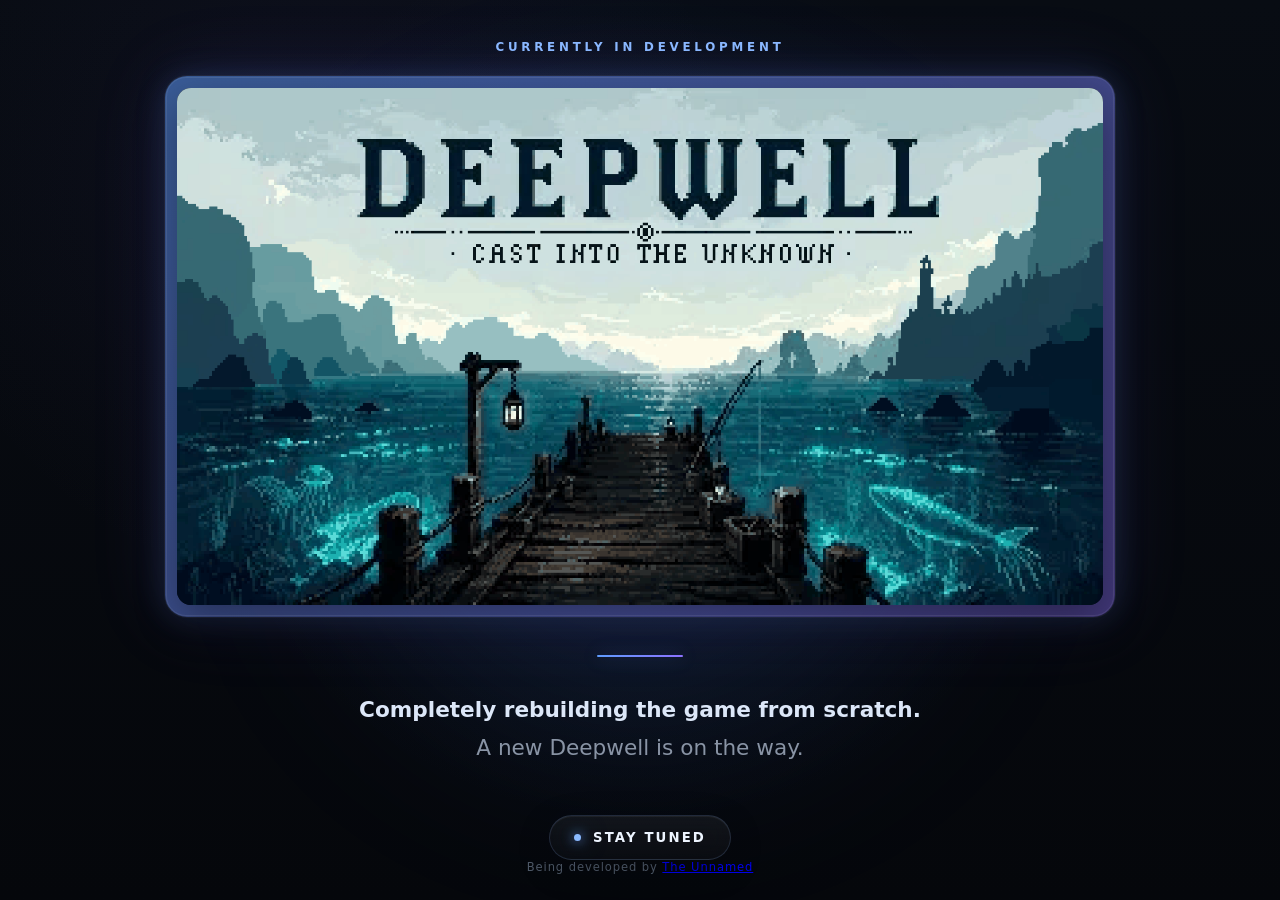
==== index.html @ 18d04567 "Update index.html" ====
<!DOCTYPE html>
<html lang="en">
<head>
  <meta charset="UTF-8" />
  <meta name="viewport" content="width=device-width, initial-scale=1.0" />
  <meta name="theme-color" content="#05070b" />

  <title>Deepwell — Stay Tuned</title>

  <style>
    :root {
      --background: #05070b;
      --background-soft: #080c13;

      --text: #f4f7fb;
      --muted: #8994a5;

      --blue: #5f9cff;
      --blue-bright: #8bbaff;
      --purple: #8c72ff;
    }

    * {
      box-sizing: border-box;
      margin: 0;
      padding: 0;
      user-select: none;
    }

    html,
    body {
      width: 100%;
      min-height: 100%;
    }

    body {
      min-height: 100vh;
      display: grid;
      place-items: center;
      overflow: hidden;

      font-family:
        Inter,
        ui-sans-serif,
        system-ui,
        -apple-system,
        BlinkMacSystemFont,
        "Segoe UI",
        sans-serif;

      color: var(--text);

      background:
        radial-gradient(
          circle at 50% 42%,
          rgba(65, 118, 210, 0.11),
          transparent 28rem
        ),
        radial-gradient(
          circle at 25% 20%,
          rgba(101, 77, 190, 0.07),
          transparent 26rem
        ),
        linear-gradient(
          180deg,
          var(--background-soft),
          var(--background)
        );
    }

    body::before {
      content: "";
      position: fixed;
      inset: 0;
      pointer-events: none;
      opacity: 0.35;

      background-image:
        linear-gradient(
          rgba(255, 255, 255, 0.018) 1px,
          transparent 1px
        ),
        linear-gradient(
          90deg,
          rgba(255, 255, 255, 0.018) 1px,
          transparent 1px
        );

      background-size: 48px 48px;

      mask-image:
        radial-gradient(
          circle at center,
          black,
          transparent 75%
        );
    }

    .ambient {
      position: fixed;
      width: 34rem;
      height: 34rem;
      border-radius: 50%;
      filter: blur(110px);
      background: rgba(79, 133, 255, 0.12);
      animation: ambient 8s ease-in-out infinite;
    }

    main {
      position: relative;
      z-index: 1;
      width: min(950px, calc(100% - 40px));
      text-align: center;
    }

    .eyebrow {
      margin-bottom: 22px;
      font-size: 0.74rem;
      font-weight: 650;
      letter-spacing: 0.32em;
      text-transform: uppercase;
      color: var(--blue-bright);
      opacity: 0;
      transform: translateY(14px);
      animation: reveal 0.8s ease forwards 0.1s;
    }

    .hero-logo-wrap {
      position: relative;
      display: inline-block;
      padding: 12px;
      border-radius: 22px;

      background:
        linear-gradient(
          135deg,
          rgba(95, 156, 255, 0.55),
          rgba(140, 114, 255, 0.45)
        );

      box-shadow:
        0 0 0 1px rgba(255, 255, 255, 0.05),
        0 0 30px rgba(95, 156, 255, 0.18),
        0 0 80px rgba(140, 114, 255, 0.12);

      opacity: 0;
      transform: translateY(14px);
      animation:
        reveal 1s cubic-bezier(.2,.8,.2,1) forwards 0.2s,
        breatheFrame 5s ease-in-out infinite 1.3s;
    }

    .hero-logo-wrap::before {
      content: "";
      position: absolute;
      inset: 1px;
      border-radius: 20px;
      pointer-events: none;
      border: 1px solid rgba(255, 255, 255, 0.08);
    }

    .hero-logo {
      display: block;
      width: min(1080px, 100%);
      height: auto;
      border-radius: 14px;
      background: #0a0f16;
      box-shadow:
        inset 0 1px 0 rgba(255, 255, 255, 0.06),
        0 14px 40px rgba(0, 0, 0, 0.35);
    }

    .divider {
      width: 86px;
      height: 2px;
      margin: 34px auto;
      border-radius: 999px;

      background:
        linear-gradient(
          90deg,
          var(--blue),
          var(--purple)
        );

      box-shadow:
        0 0 18px rgba(93, 149, 255, 0.4);

      transform: scaleX(0);
      animation: grow 0.8s ease forwards 0.7s;
    }

    .message {
      font-size: clamp(1.05rem, 2vw, 1.35rem);
      line-height: 1.75;
      color: var(--muted);
      opacity: 0;
      transform: translateY(14px);
      animation: reveal 0.8s ease forwards 0.8s;
    }

    .message strong {
      color: #dce7f8;
      font-weight: 550;
    }

    .stay-tuned {
      display: inline-flex;
      align-items: center;
      position: relative;
      margin-top: 48px;
      padding: 14px 24px;
      border: 1px solid rgba(133, 170, 231, 0.18);
      border-radius: 999px;

      background:
        linear-gradient(
          180deg,
          rgba(255, 255, 255, 0.055),
          rgba(255, 255, 255, 0.025)
        );

      box-shadow:
        inset 0 1px 0 rgba(255, 255, 255, 0.055),
        0 10px 35px rgba(0, 0, 0, 0.18);

      backdrop-filter: blur(12px);

      color: #edf4ff;
      font-size: 0.83rem;
      font-weight: 650;
      letter-spacing: 0.16em;
      text-transform: uppercase;

      opacity: 0;
      transform: translateY(14px);

      animation:
        reveal 0.8s ease forwards 1.05s,
        breathe 4s ease-in-out infinite 2s;
    }

    .stay-tuned::before {
      content: "";
      width: 7px;
      height: 7px;
      margin-right: 12px;
      border-radius: 50%;
      background: var(--blue-bright);
      box-shadow:
        0 0 12px var(--blue),
        0 0 26px rgba(95, 156, 255, 0.55);
      animation: status 2.4s ease-in-out infinite;
    }

    footer {
      position: fixed;
      left: 0;
      right: 0;
      bottom: 26px;
      text-align: center;
      font-size: 0.72rem;
      letter-spacing: 0.08em;
      color: #4e5968;
      opacity: 0;
      transform: translateY(14px);
      animation: reveal 1s ease forwards 1.3s;
    }

    @keyframes reveal {
      to {
        opacity: 1;
        transform: translateY(0);
      }
    }

    @keyframes grow {
      to {
        transform: scaleX(1);
      }
    }

    @keyframes ambient {
      0%, 100% {
        transform: scale(0.92);
        opacity: 0.55;
      }
      50% {
        transform: scale(1.08);
        opacity: 1;
      }
    }

    @keyframes breathe {
      0%, 100% {
        border-color: rgba(133, 170, 231, 0.16);
        box-shadow:
          inset 0 1px 0 rgba(255, 255, 255, 0.055),
          0 10px 35px rgba(0, 0, 0, 0.18);
      }
      50% {
        border-color: rgba(133, 170, 231, 0.3);
        box-shadow:
          inset 0 1px 0 rgba(255, 255, 255, 0.065),
          0 10px 45px rgba(58, 111, 211, 0.13);
      }
    }

    @keyframes breatheFrame {
      0%, 100% {
        box-shadow:
          0 0 0 1px rgba(255, 255, 255, 0.05),
          0 0 30px rgba(95, 156, 255, 0.18),
          0 0 80px rgba(140, 114, 255, 0.12);
      }
      50% {
        box-shadow:
          0 0 0 1px rgba(255, 255, 255, 0.07),
          0 0 42px rgba(95, 156, 255, 0.26),
          0 0 95px rgba(140, 114, 255, 0.18);
      }
    }

    @keyframes status {
      0%, 100% {
        opacity: 0.55;
        transform: scale(0.85);
      }
      50% {
        opacity: 1;
        transform: scale(1);
      }
    }

    @media (max-width: 700px) {
      .hero-logo-wrap {
        padding: 9px;
        border-radius: 18px;
      }

      .hero-logo {
        border-radius: 12px;
      }
    }

    @media (prefers-reduced-motion: reduce) {
      *,
      *::before,
      *::after {
        animation-duration: 0.01ms !important;
        animation-iteration-count: 1 !important;
      }
    }
  </style>
</head>

<body>
  <div class="ambient"></div>

  <main>
    <div class="eyebrow">Currently in development</div>

    <div class="hero-logo-wrap">
      <img
        class="hero-logo"
        src="deepwell-hero.png"
        alt="Deepwell"
        draggable="false"
      />
    </div>

    <div class="divider"></div>

    <p class="message">
      <strong>Completely rebuilding the game from scratch.</strong>
      <br />
      A new Deepwell is on the way.
    </p>

    <div class="stay-tuned">
      Stay Tuned
    </div>
  </main>

  <footer>
    Being developed by <a href="https://discord.com/users/611204110955446301" target="__blank">The Unnamed</a>
  </footer>
</body>
</html>
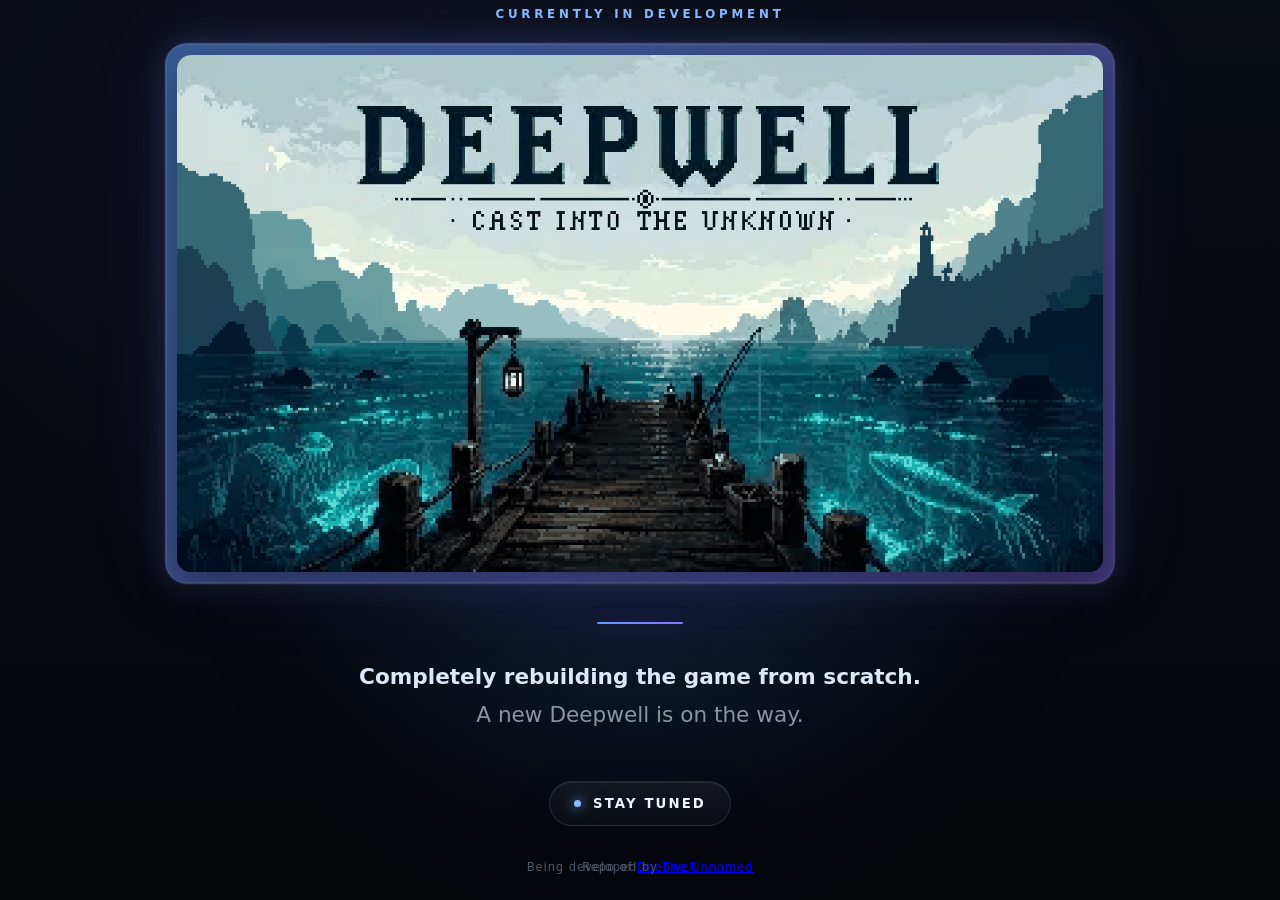
==== commit 9e1dec09: "Update index.html" ====
--- a/index.html
+++ b/index.html
@@ -382,6 +382,14 @@
     </div>
   </main>
 
+  <br>
+
+  <footer>
+    Repo of <a href="https://github.com/The-Unnamed-Official/Deepwell/tree/published" target="__blank">Deepwell</a>
+  </footer>
+
+  <br>
+
   <footer>
     Being developed by <a href="https://discord.com/users/611204110955446301" target="__blank">The Unnamed</a>
   </footer>
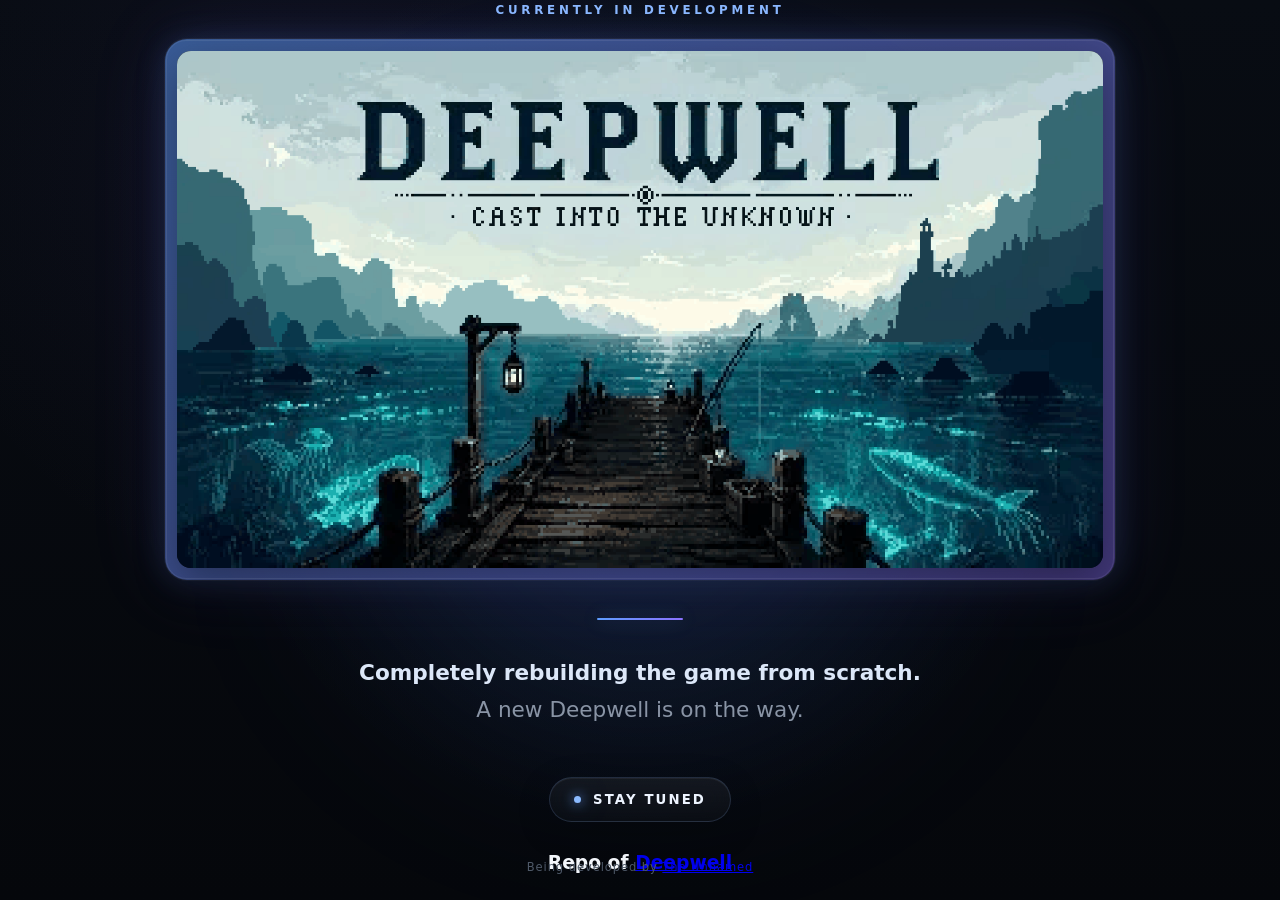
==== commit bdd5fc4f: "Fix HTML encoding issues in index.html" ====
--- a/index.html
+++ b/index.html
@@ -384,9 +384,9 @@
 
   <br>
 
-  <footer>
+  <h3>
     Repo of <a href="https://github.com/The-Unnamed-Official/Deepwell/tree/published" target="__blank">Deepwell</a>
-  </footer>
+  </h3>
 
   <br>
 
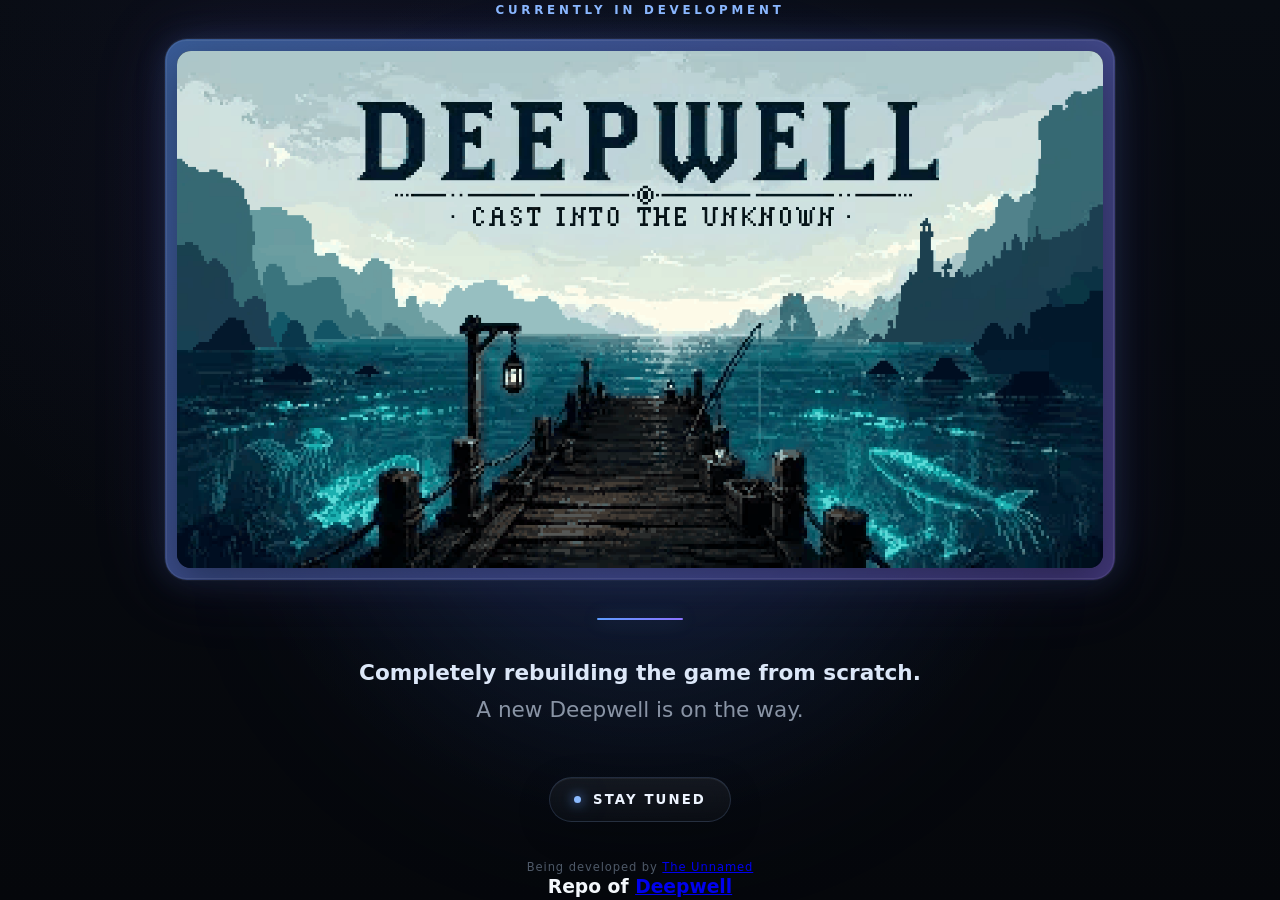
==== commit 5df8b8e2: "Update index.html" ====
--- a/index.html
+++ b/index.html
@@ -384,14 +384,14 @@
 
   <br>
 
+  <footer>
+    Being developed by <a href="https://discord.com/users/611204110955446301" target="__blank">The Unnamed</a>
+  </footer>
+
+  <br>
+
   <h3>
     Repo of <a href="https://github.com/The-Unnamed-Official/Deepwell/tree/published" target="__blank">Deepwell</a>
   </h3>
-
-  <br>
-
-  <footer>
-    Being developed by <a href="https://discord.com/users/611204110955446301" target="__blank">The Unnamed</a>
-  </footer>
 </body>
 </html>
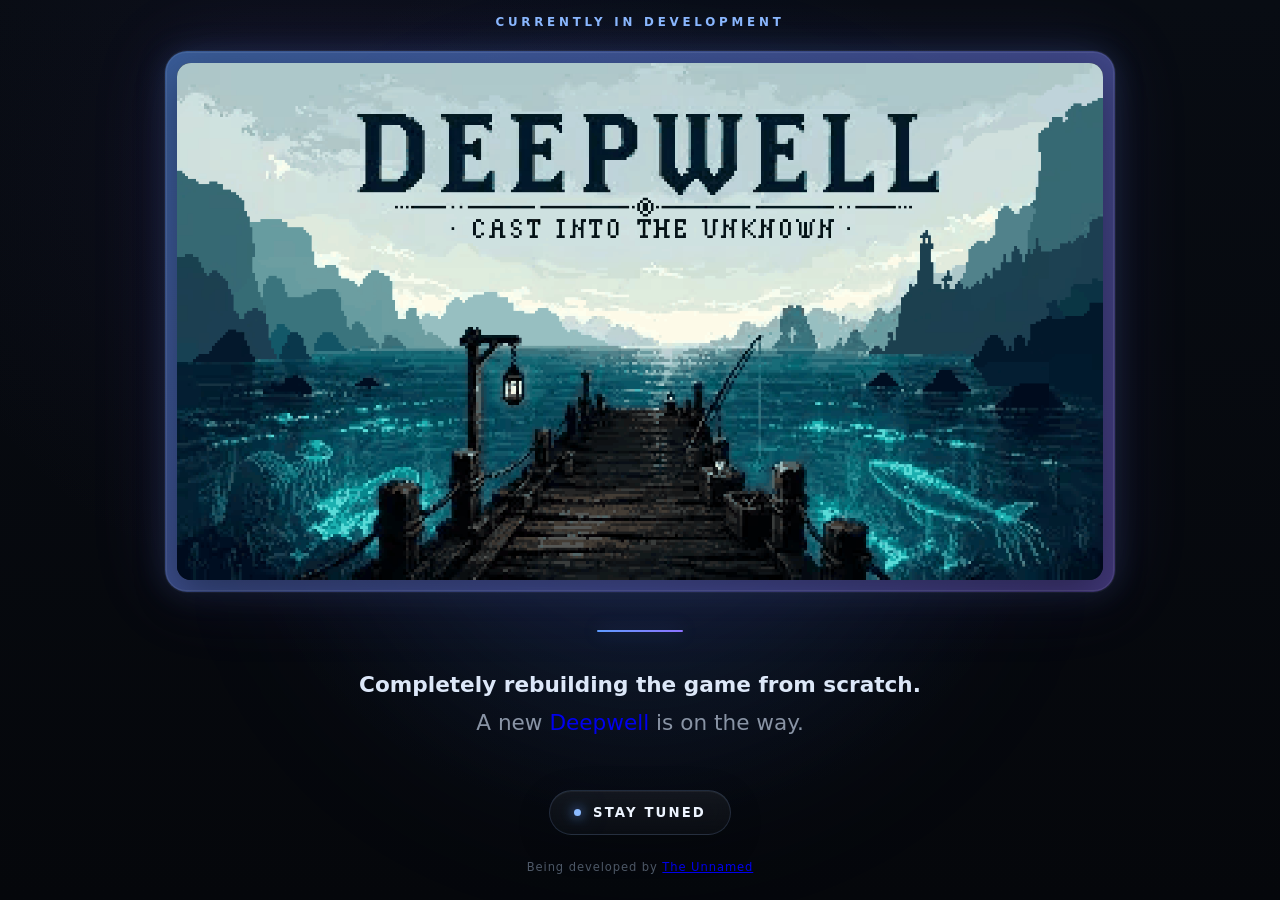
==== commit 15eb7ade: "Refactor index.html for Deepwell project This commit updates the HTML structure and styles for the D" ====
--- a/index.html
+++ b/index.html
@@ -374,7 +374,7 @@
     <p class="message">
       <strong>Completely rebuilding the game from scratch.</strong>
       <br />
-      A new Deepwell is on the way.
+      A new <a style="text-decoration: none;" href="https://github.com/The-Unnamed-Official/Deepwell/tree/published" target="__blank">Deepwell</a> is on the way.
     </p>
 
     <div class="stay-tuned">
@@ -387,11 +387,5 @@
   <footer>
     Being developed by <a href="https://discord.com/users/611204110955446301" target="__blank">The Unnamed</a>
   </footer>
-
-  <br>
-
-  <h3>
-    Repo of <a href="https://github.com/The-Unnamed-Official/Deepwell/tree/published" target="__blank">Deepwell</a>
-  </h3>
 </body>
 </html>
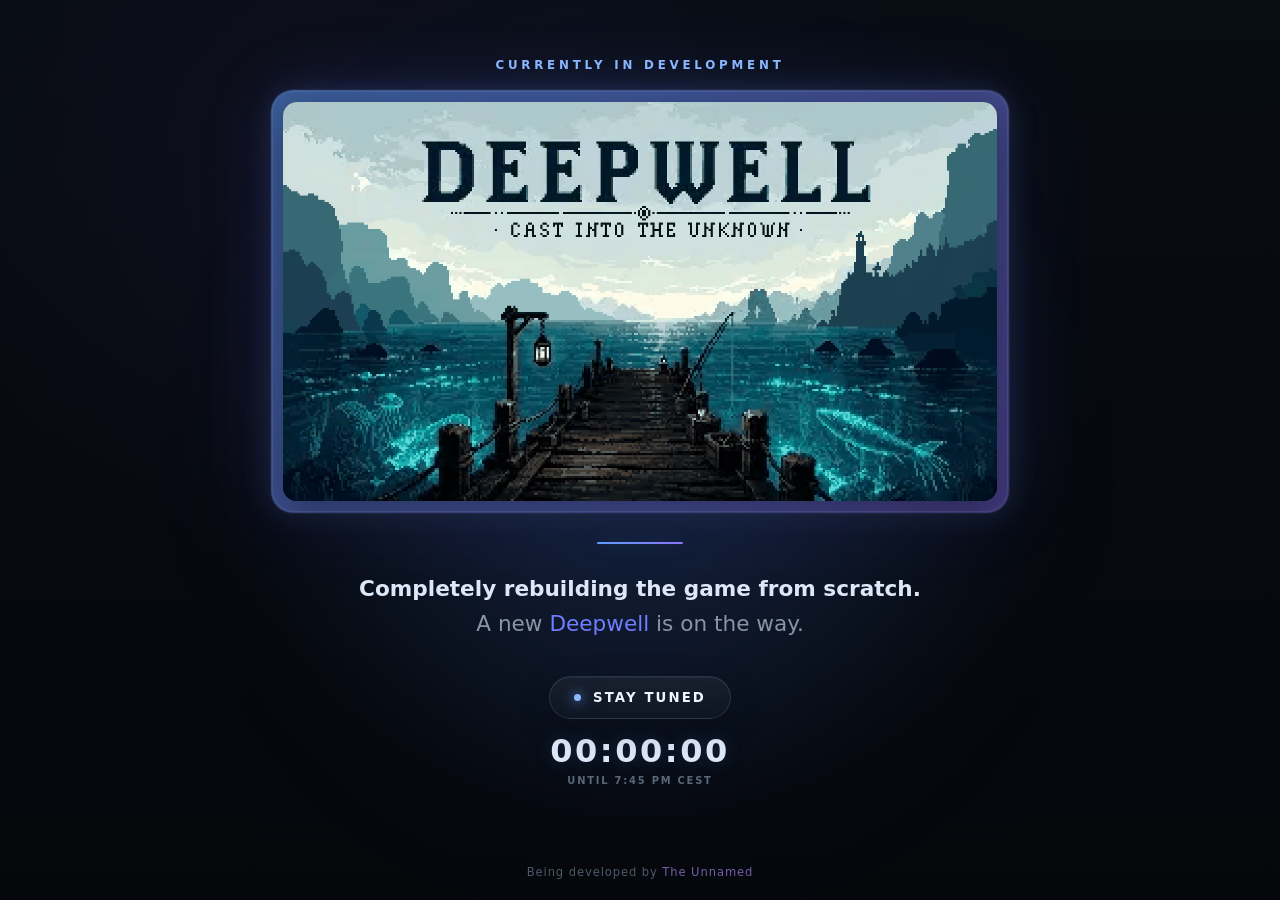
==== commit 41fdd4d5: "Refactor index.html for layout and countdown feature Refactor HTML structure and styles for improved" ====
--- a/index.html
+++ b/index.html
@@ -33,11 +33,25 @@
       min-height: 100%;
     }
 
+    html {
+      background: var(--background);
+    }
+
+    html::-webkit-scrollbar,
+    body::-webkit-scrollbar {
+      display: none;
+      width: 0;
+      height: 0;
+    }
+
     body {
       min-height: 100vh;
-      display: grid;
-      place-items: center;
-      overflow: hidden;
+      min-height: 100dvh;
+
+      overflow-x: hidden;
+      overflow-y: auto;
+      scrollbar-width: none;
+      -ms-overflow-style: none;
 
       font-family:
         Inter,
@@ -98,38 +112,91 @@
 
     .ambient {
       position: fixed;
-      width: 34rem;
-      height: 34rem;
+      top: 50%;
+      left: 50%;
+
+      width: min(34rem, 90vw);
+      height: min(34rem, 90vw);
+
       border-radius: 50%;
+
+      transform: translate(-50%, -50%);
       filter: blur(110px);
+
       background: rgba(79, 133, 255, 0.12);
+
+      pointer-events: none;
+
       animation: ambient 8s ease-in-out infinite;
     }
 
-    main {
+    .page {
       position: relative;
       z-index: 1;
-      width: min(950px, calc(100% - 40px));
+
+      width: 100%;
+
+      min-height: 100vh;
+      min-height: 100dvh;
+
+      display: flex;
+      flex-direction: column;
+      align-items: center;
+    }
+
+    main {
+      width: 100%;
+      flex: 1;
+
+      display: flex;
+      flex-direction: column;
+      align-items: center;
+      justify-content: center;
+
       text-align: center;
+
+      padding:
+        clamp(16px, 2.5vh, 32px)
+        16px
+        clamp(18px, 3vh, 36px);
+    }
+
+    .content {
+      width: 100%;
+
+      display: flex;
+      flex-direction: column;
+      align-items: center;
     }
 
     .eyebrow {
-      margin-bottom: 22px;
-      font-size: 0.74rem;
+      margin-bottom: clamp(10px, 2vh, 22px);
+
+      font-size: clamp(0.58rem, 1.5vw, 0.74rem);
       font-weight: 650;
       letter-spacing: 0.32em;
       text-transform: uppercase;
+
       color: var(--blue-bright);
+
       opacity: 0;
       transform: translateY(14px);
+
       animation: reveal 0.8s ease forwards 0.1s;
     }
 
     .hero-logo-wrap {
       position: relative;
-      display: inline-block;
-      padding: 12px;
-      border-radius: 22px;
+
+      width: min(
+        950px,
+        calc(100vw - 32px),
+        82dvh
+      );
+
+      padding: clamp(7px, 1.3vw, 12px);
+
+      border-radius: clamp(15px, 2vw, 22px);
 
       background:
         linear-gradient(
@@ -145,35 +212,48 @@
 
       opacity: 0;
       transform: translateY(14px);
+
       animation:
-        reveal 1s cubic-bezier(.2,.8,.2,1) forwards 0.2s,
+        reveal 1s cubic-bezier(.2, .8, .2, 1) forwards 0.2s,
         breatheFrame 5s ease-in-out infinite 1.3s;
     }
 
     .hero-logo-wrap::before {
       content: "";
+
       position: absolute;
       inset: 1px;
-      border-radius: 20px;
+
+      border-radius: inherit;
+      border: 1px solid rgba(255, 255, 255, 0.08);
+
       pointer-events: none;
-      border: 1px solid rgba(255, 255, 255, 0.08);
     }
 
     .hero-logo {
       display: block;
-      width: min(1080px, 100%);
+
+      width: 100%;
       height: auto;
-      border-radius: 14px;
+
+      border-radius: clamp(10px, 1.5vw, 14px);
+
       background: #0a0f16;
+
       box-shadow:
         inset 0 1px 0 rgba(255, 255, 255, 0.06),
         0 14px 40px rgba(0, 0, 0, 0.35);
     }
 
     .divider {
-      width: 86px;
+      width: clamp(58px, 9vw, 86px);
       height: 2px;
-      margin: 34px auto;
+
+      margin:
+        clamp(17px, 3.2vh, 34px)
+        auto
+        clamp(16px, 3vh, 34px);
+
       border-radius: 999px;
 
       background:
@@ -187,15 +267,21 @@
         0 0 18px rgba(93, 149, 255, 0.4);
 
       transform: scaleX(0);
+
       animation: grow 0.8s ease forwards 0.7s;
     }
 
     .message {
-      font-size: clamp(1.05rem, 2vw, 1.35rem);
-      line-height: 1.75;
+      width: min(720px, calc(100vw - 36px));
+
+      font-size: clamp(0.92rem, 2vw, 1.35rem);
+      line-height: 1.65;
+
       color: var(--muted);
+
       opacity: 0;
       transform: translateY(14px);
+
       animation: reveal 0.8s ease forwards 0.8s;
     }
 
@@ -204,12 +290,32 @@
       font-weight: 550;
     }
 
+    .message a {
+      color: #6f7dff;
+      text-decoration: none;
+    }
+
+    .message a:hover {
+      color: var(--blue-bright);
+    }
+
+    .stay-tuned-wrap {
+      margin-top: clamp(18px, 3.8vh, 42px);
+
+      opacity: 0;
+      transform: translateY(14px);
+
+      animation: reveal 0.8s ease forwards 1.05s;
+    }
+
     .stay-tuned {
       display: inline-flex;
       align-items: center;
-      position: relative;
-      margin-top: 48px;
-      padding: 14px 24px;
+
+      padding:
+        clamp(9px, 1.5vh, 13px)
+        clamp(17px, 3vw, 24px);
+
       border: 1px solid rgba(133, 170, 231, 0.18);
       border-radius: 999px;
 
@@ -227,44 +333,97 @@
       backdrop-filter: blur(12px);
 
       color: #edf4ff;
-      font-size: 0.83rem;
+
+      font-size: clamp(0.68rem, 1.4vw, 0.83rem);
       font-weight: 650;
+
       letter-spacing: 0.16em;
       text-transform: uppercase;
 
-      opacity: 0;
-      transform: translateY(14px);
-
-      animation:
-        reveal 0.8s ease forwards 1.05s,
-        breathe 4s ease-in-out infinite 2s;
+      animation: breathe 4s ease-in-out infinite 2s;
     }
 
     .stay-tuned::before {
       content: "";
+
       width: 7px;
       height: 7px;
+
+      flex: 0 0 7px;
+
       margin-right: 12px;
+
       border-radius: 50%;
+
       background: var(--blue-bright);
+
       box-shadow:
         0 0 12px var(--blue),
         0 0 26px rgba(95, 156, 255, 0.55);
+
       animation: status 2.4s ease-in-out infinite;
     }
 
+    .countdown {
+      margin-top: clamp(9px, 1.6vh, 15px);
+
+      color: #dce7f8;
+
+      font-size: clamp(1.3rem, 4vw, 2rem);
+      font-weight: 650;
+
+      font-variant-numeric: tabular-nums;
+
+      letter-spacing: 0.08em;
+
+      line-height: 1.15;
+
+      text-shadow:
+        0 0 18px rgba(95, 156, 255, 0.22);
+    }
+
+    .countdown-label {
+      margin-top: 5px;
+
+      color: #59677a;
+
+      font-size: clamp(0.52rem, 1.4vw, 0.62rem);
+      font-weight: 650;
+
+      letter-spacing: 0.18em;
+      text-transform: uppercase;
+    }
+
     footer {
-      position: fixed;
-      left: 0;
-      right: 0;
-      bottom: 26px;
+      width: 100%;
+
+      flex-shrink: 0;
+
+      padding:
+        clamp(10px, 1.8vh, 18px)
+        16px
+        clamp(12px, 2.3vh, 24px);
+
       text-align: center;
-      font-size: 0.72rem;
+
+      font-size: clamp(0.62rem, 1.5vw, 0.72rem);
       letter-spacing: 0.08em;
+
       color: #4e5968;
+
       opacity: 0;
       transform: translateY(14px);
+
       animation: reveal 1s ease forwards 1.3s;
+    }
+
+    footer a {
+      color: #745da8;
+      text-decoration: none;
+    }
+
+    footer a:hover {
+      color: var(--purple);
     }
 
     @keyframes reveal {
@@ -281,25 +440,37 @@
     }
 
     @keyframes ambient {
-      0%, 100% {
-        transform: scale(0.92);
+      0%,
+      100% {
+        transform:
+          translate(-50%, -50%)
+          scale(0.92);
+
         opacity: 0.55;
       }
+
       50% {
-        transform: scale(1.08);
+        transform:
+          translate(-50%, -50%)
+          scale(1.08);
+
         opacity: 1;
       }
     }
 
     @keyframes breathe {
-      0%, 100% {
+      0%,
+      100% {
         border-color: rgba(133, 170, 231, 0.16);
+
         box-shadow:
           inset 0 1px 0 rgba(255, 255, 255, 0.055),
           0 10px 35px rgba(0, 0, 0, 0.18);
       }
+
       50% {
         border-color: rgba(133, 170, 231, 0.3);
+
         box-shadow:
           inset 0 1px 0 rgba(255, 255, 255, 0.065),
           0 10px 45px rgba(58, 111, 211, 0.13);
@@ -307,12 +478,14 @@
     }
 
     @keyframes breatheFrame {
-      0%, 100% {
+      0%,
+      100% {
         box-shadow:
           0 0 0 1px rgba(255, 255, 255, 0.05),
           0 0 30px rgba(95, 156, 255, 0.18),
           0 0 80px rgba(140, 114, 255, 0.12);
       }
+
       50% {
         box-shadow:
           0 0 0 1px rgba(255, 255, 255, 0.07),
@@ -322,24 +495,136 @@
     }
 
     @keyframes status {
-      0%, 100% {
+      0%,
+      100% {
         opacity: 0.55;
         transform: scale(0.85);
       }
+
       50% {
         opacity: 1;
         transform: scale(1);
       }
     }
 
-    @media (max-width: 700px) {
+    /* Tablets / smaller laptops */
+    @media (max-width: 900px) {
       .hero-logo-wrap {
-        padding: 9px;
-        border-radius: 18px;
+        width: min(
+          calc(100vw - 28px),
+          76dvh
+        );
+      }
+    }
+
+    /* Phones */
+    @media (max-width: 600px) {
+      main {
+        padding-left: 12px;
+        padding-right: 12px;
+      }
+
+      .hero-logo-wrap {
+        width: min(
+          calc(100vw - 24px),
+          72dvh
+        );
+
+        padding: 7px;
+        border-radius: 16px;
       }
 
       .hero-logo {
-        border-radius: 12px;
+        border-radius: 10px;
+      }
+
+      .message {
+        width: min(100%, 500px);
+        line-height: 1.55;
+      }
+
+      .message br {
+        display: none;
+      }
+    }
+
+    /*
+      Short screens:
+      laptop windows, landscape tablets,
+      phones turned sideways, etc.
+    */
+    @media (max-height: 760px) {
+      main {
+        padding-top: 10px;
+        padding-bottom: 10px;
+      }
+
+      .eyebrow {
+        margin-bottom: 9px;
+      }
+
+      .hero-logo-wrap {
+        width: min(
+          720px,
+          calc(100vw - 28px),
+          68dvh
+        );
+      }
+
+      .divider {
+        margin-top: 14px;
+        margin-bottom: 14px;
+      }
+
+      .message {
+        font-size: clamp(0.85rem, 1.8vw, 1.05rem);
+        line-height: 1.45;
+      }
+
+      .stay-tuned-wrap {
+        margin-top: 14px;
+      }
+
+      .stay-tuned {
+        padding: 8px 17px;
+      }
+
+      .countdown {
+        margin-top: 8px;
+        font-size: clamp(1.15rem, 3.5vw, 1.55rem);
+      }
+
+      footer {
+        padding-top: 7px;
+        padding-bottom: 9px;
+      }
+    }
+
+    /* Very short landscape screens */
+    @media (max-height: 520px) {
+      .hero-logo-wrap {
+        width: min(
+          520px,
+          calc(100vw - 24px),
+          58dvh
+        );
+      }
+
+      .eyebrow {
+        font-size: 0.52rem;
+      }
+
+      .divider {
+        margin-top: 9px;
+        margin-bottom: 9px;
+      }
+
+      .stay-tuned-wrap {
+        margin-top: 9px;
+      }
+
+      footer {
+        padding: 6px 12px 8px;
       }
     }
 
@@ -357,35 +642,121 @@
 <body>
   <div class="ambient"></div>
 
-  <main>
-    <div class="eyebrow">Currently in development</div>
-
-    <div class="hero-logo-wrap">
-      <img
-        class="hero-logo"
-        src="deepwell-hero.png"
-        alt="Deepwell"
-        draggable="false"
-      />
-    </div>
-
-    <div class="divider"></div>
-
-    <p class="message">
-      <strong>Completely rebuilding the game from scratch.</strong>
-      <br />
-      A new <a style="text-decoration: none;" href="https://github.com/The-Unnamed-Official/Deepwell/tree/published" target="__blank">Deepwell</a> is on the way.
-    </p>
-
-    <div class="stay-tuned">
-      Stay Tuned
-    </div>
-  </main>
-
-  <br>
-
-  <footer>
-    Being developed by <a href="https://discord.com/users/611204110955446301" target="__blank">The Unnamed</a>
-  </footer>
+  <div class="page">
+    <main>
+      <div class="content">
+        <div class="eyebrow">
+          Currently in development
+        </div>
+
+        <div class="hero-logo-wrap">
+          <img
+            class="hero-logo"
+            src="deepwell-hero.png"
+            alt="Deepwell"
+            draggable="false"
+          />
+        </div>
+
+        <div class="divider"></div>
+
+        <p class="message">
+          <strong>
+            Completely rebuilding the game from scratch.
+          </strong>
+
+          <br />
+
+          A new
+          <a
+            href="https://github.com/The-Unnamed-Official/Deepwell/tree/published"
+            target="_blank"
+            rel="noopener noreferrer"
+          >
+            Deepwell
+          </a>
+          is on the way.
+        </p>
+
+        <div class="stay-tuned-wrap">
+          <div class="stay-tuned">
+            Stay Tuned
+          </div>
+
+          <div
+            class="countdown"
+            id="countdown"
+          >
+            00:00:00
+          </div>
+
+          <div class="countdown-label">
+            Until 7:45 PM CEST
+          </div>
+        </div>
+      </div>
+    </main>
+
+    <footer>
+      Being developed by
+      <a
+        href="https://discord.com/users/611204110955446301"
+        target="_blank"
+        rel="noopener noreferrer"
+      >
+        The Unnamed
+      </a>
+    </footer>
+  </div>
+
+  <script>
+    const countdown = document.getElementById("countdown");
+
+    // September 3, 2026 — 7:45 PM CEST (UTC+2)
+    const targetTime =
+      new Date("2026-09-03T19:45:00+02:00").getTime();
+
+    let countdownInterval;
+
+    function updateCountdown() {
+      const remaining = targetTime - Date.now();
+
+      if (remaining <= 0) {
+        countdown.textContent = "00:00:00";
+
+        if (countdownInterval) {
+          clearInterval(countdownInterval);
+        }
+
+        return;
+      }
+
+      const totalSeconds =
+        Math.floor(remaining / 1000);
+
+      const hours =
+        Math.floor(totalSeconds / 3600);
+
+      const minutes =
+        Math.floor(
+          (totalSeconds % 3600) / 60
+        );
+
+      const seconds =
+        totalSeconds % 60;
+
+      countdown.textContent =
+        String(hours).padStart(2, "0") +
+        ":" +
+        String(minutes).padStart(2, "0") +
+        ":" +
+        String(seconds).padStart(2, "0");
+    }
+
+    updateCountdown();
+
+    countdownInterval =
+      setInterval(updateCountdown, 1000);
+  </script>
 </body>
 </html>
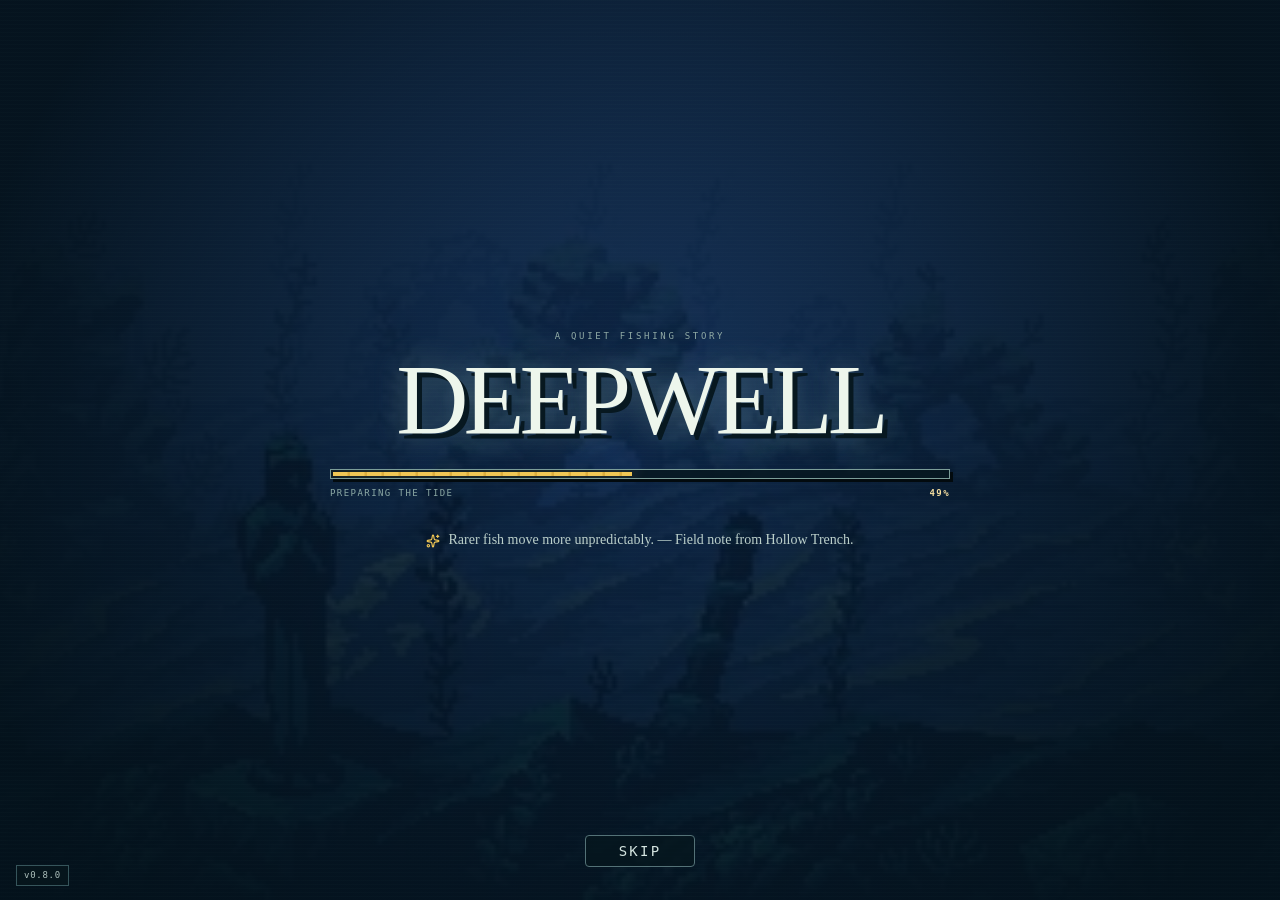
==== commit 55bbaa69: "Version 0.8.0" ====
--- a/index.html
+++ b/index.html
@@ -1,762 +1,15 @@
-<!DOCTYPE html>
-<html lang="en">
-<head>
-  <meta charset="UTF-8" />
-  <meta name="viewport" content="width=device-width, initial-scale=1.0" />
-  <meta name="theme-color" content="#05070b" />
-
-  <title>Deepwell — Stay Tuned</title>
-
-  <style>
-    :root {
-      --background: #05070b;
-      --background-soft: #080c13;
-
-      --text: #f4f7fb;
-      --muted: #8994a5;
-
-      --blue: #5f9cff;
-      --blue-bright: #8bbaff;
-      --purple: #8c72ff;
-    }
-
-    * {
-      box-sizing: border-box;
-      margin: 0;
-      padding: 0;
-      user-select: none;
-    }
-
-    html,
-    body {
-      width: 100%;
-      min-height: 100%;
-    }
-
-    html {
-      background: var(--background);
-    }
-
-    html::-webkit-scrollbar,
-    body::-webkit-scrollbar {
-      display: none;
-      width: 0;
-      height: 0;
-    }
-
-    body {
-      min-height: 100vh;
-      min-height: 100dvh;
-
-      overflow-x: hidden;
-      overflow-y: auto;
-      scrollbar-width: none;
-      -ms-overflow-style: none;
-
-      font-family:
-        Inter,
-        ui-sans-serif,
-        system-ui,
-        -apple-system,
-        BlinkMacSystemFont,
-        "Segoe UI",
-        sans-serif;
-
-      color: var(--text);
-
-      background:
-        radial-gradient(
-          circle at 50% 42%,
-          rgba(65, 118, 210, 0.11),
-          transparent 28rem
-        ),
-        radial-gradient(
-          circle at 25% 20%,
-          rgba(101, 77, 190, 0.07),
-          transparent 26rem
-        ),
-        linear-gradient(
-          180deg,
-          var(--background-soft),
-          var(--background)
-        );
-    }
-
-    body::before {
-      content: "";
-      position: fixed;
-      inset: 0;
-      pointer-events: none;
-      opacity: 0.35;
-
-      background-image:
-        linear-gradient(
-          rgba(255, 255, 255, 0.018) 1px,
-          transparent 1px
-        ),
-        linear-gradient(
-          90deg,
-          rgba(255, 255, 255, 0.018) 1px,
-          transparent 1px
-        );
-
-      background-size: 48px 48px;
-
-      mask-image:
-        radial-gradient(
-          circle at center,
-          black,
-          transparent 75%
-        );
-    }
-
-    .ambient {
-      position: fixed;
-      top: 50%;
-      left: 50%;
-
-      width: min(34rem, 90vw);
-      height: min(34rem, 90vw);
-
-      border-radius: 50%;
-
-      transform: translate(-50%, -50%);
-      filter: blur(110px);
-
-      background: rgba(79, 133, 255, 0.12);
-
-      pointer-events: none;
-
-      animation: ambient 8s ease-in-out infinite;
-    }
-
-    .page {
-      position: relative;
-      z-index: 1;
-
-      width: 100%;
-
-      min-height: 100vh;
-      min-height: 100dvh;
-
-      display: flex;
-      flex-direction: column;
-      align-items: center;
-    }
-
-    main {
-      width: 100%;
-      flex: 1;
-
-      display: flex;
-      flex-direction: column;
-      align-items: center;
-      justify-content: center;
-
-      text-align: center;
-
-      padding:
-        clamp(16px, 2.5vh, 32px)
-        16px
-        clamp(18px, 3vh, 36px);
-    }
-
-    .content {
-      width: 100%;
-
-      display: flex;
-      flex-direction: column;
-      align-items: center;
-    }
-
-    .eyebrow {
-      margin-bottom: clamp(10px, 2vh, 22px);
-
-      font-size: clamp(0.58rem, 1.5vw, 0.74rem);
-      font-weight: 650;
-      letter-spacing: 0.32em;
-      text-transform: uppercase;
-
-      color: var(--blue-bright);
-
-      opacity: 0;
-      transform: translateY(14px);
-
-      animation: reveal 0.8s ease forwards 0.1s;
-    }
-
-    .hero-logo-wrap {
-      position: relative;
-
-      width: min(
-        950px,
-        calc(100vw - 32px),
-        82dvh
-      );
-
-      padding: clamp(7px, 1.3vw, 12px);
-
-      border-radius: clamp(15px, 2vw, 22px);
-
-      background:
-        linear-gradient(
-          135deg,
-          rgba(95, 156, 255, 0.55),
-          rgba(140, 114, 255, 0.45)
-        );
-
-      box-shadow:
-        0 0 0 1px rgba(255, 255, 255, 0.05),
-        0 0 30px rgba(95, 156, 255, 0.18),
-        0 0 80px rgba(140, 114, 255, 0.12);
-
-      opacity: 0;
-      transform: translateY(14px);
-
-      animation:
-        reveal 1s cubic-bezier(.2, .8, .2, 1) forwards 0.2s,
-        breatheFrame 5s ease-in-out infinite 1.3s;
-    }
-
-    .hero-logo-wrap::before {
-      content: "";
-
-      position: absolute;
-      inset: 1px;
-
-      border-radius: inherit;
-      border: 1px solid rgba(255, 255, 255, 0.08);
-
-      pointer-events: none;
-    }
-
-    .hero-logo {
-      display: block;
-
-      width: 100%;
-      height: auto;
-
-      border-radius: clamp(10px, 1.5vw, 14px);
-
-      background: #0a0f16;
-
-      box-shadow:
-        inset 0 1px 0 rgba(255, 255, 255, 0.06),
-        0 14px 40px rgba(0, 0, 0, 0.35);
-    }
-
-    .divider {
-      width: clamp(58px, 9vw, 86px);
-      height: 2px;
-
-      margin:
-        clamp(17px, 3.2vh, 34px)
-        auto
-        clamp(16px, 3vh, 34px);
-
-      border-radius: 999px;
-
-      background:
-        linear-gradient(
-          90deg,
-          var(--blue),
-          var(--purple)
-        );
-
-      box-shadow:
-        0 0 18px rgba(93, 149, 255, 0.4);
-
-      transform: scaleX(0);
-
-      animation: grow 0.8s ease forwards 0.7s;
-    }
-
-    .message {
-      width: min(720px, calc(100vw - 36px));
-
-      font-size: clamp(0.92rem, 2vw, 1.35rem);
-      line-height: 1.65;
-
-      color: var(--muted);
-
-      opacity: 0;
-      transform: translateY(14px);
-
-      animation: reveal 0.8s ease forwards 0.8s;
-    }
-
-    .message strong {
-      color: #dce7f8;
-      font-weight: 550;
-    }
-
-    .message a {
-      color: #6f7dff;
-      text-decoration: none;
-    }
-
-    .message a:hover {
-      color: var(--blue-bright);
-    }
-
-    .stay-tuned-wrap {
-      margin-top: clamp(18px, 3.8vh, 42px);
-
-      opacity: 0;
-      transform: translateY(14px);
-
-      animation: reveal 0.8s ease forwards 1.05s;
-    }
-
-    .stay-tuned {
-      display: inline-flex;
-      align-items: center;
-
-      padding:
-        clamp(9px, 1.5vh, 13px)
-        clamp(17px, 3vw, 24px);
-
-      border: 1px solid rgba(133, 170, 231, 0.18);
-      border-radius: 999px;
-
-      background:
-        linear-gradient(
-          180deg,
-          rgba(255, 255, 255, 0.055),
-          rgba(255, 255, 255, 0.025)
-        );
-
-      box-shadow:
-        inset 0 1px 0 rgba(255, 255, 255, 0.055),
-        0 10px 35px rgba(0, 0, 0, 0.18);
-
-      backdrop-filter: blur(12px);
-
-      color: #edf4ff;
-
-      font-size: clamp(0.68rem, 1.4vw, 0.83rem);
-      font-weight: 650;
-
-      letter-spacing: 0.16em;
-      text-transform: uppercase;
-
-      animation: breathe 4s ease-in-out infinite 2s;
-    }
-
-    .stay-tuned::before {
-      content: "";
-
-      width: 7px;
-      height: 7px;
-
-      flex: 0 0 7px;
-
-      margin-right: 12px;
-
-      border-radius: 50%;
-
-      background: var(--blue-bright);
-
-      box-shadow:
-        0 0 12px var(--blue),
-        0 0 26px rgba(95, 156, 255, 0.55);
-
-      animation: status 2.4s ease-in-out infinite;
-    }
-
-    .countdown {
-      margin-top: clamp(9px, 1.6vh, 15px);
-
-      color: #dce7f8;
-
-      font-size: clamp(1.3rem, 4vw, 2rem);
-      font-weight: 650;
-
-      font-variant-numeric: tabular-nums;
-
-      letter-spacing: 0.08em;
-
-      line-height: 1.15;
-
-      text-shadow:
-        0 0 18px rgba(95, 156, 255, 0.22);
-    }
-
-    .countdown-label {
-      margin-top: 5px;
-
-      color: #59677a;
-
-      font-size: clamp(0.52rem, 1.4vw, 0.62rem);
-      font-weight: 650;
-
-      letter-spacing: 0.18em;
-      text-transform: uppercase;
-    }
-
-    footer {
-      width: 100%;
-
-      flex-shrink: 0;
-
-      padding:
-        clamp(10px, 1.8vh, 18px)
-        16px
-        clamp(12px, 2.3vh, 24px);
-
-      text-align: center;
-
-      font-size: clamp(0.62rem, 1.5vw, 0.72rem);
-      letter-spacing: 0.08em;
-
-      color: #4e5968;
-
-      opacity: 0;
-      transform: translateY(14px);
-
-      animation: reveal 1s ease forwards 1.3s;
-    }
-
-    footer a {
-      color: #745da8;
-      text-decoration: none;
-    }
-
-    footer a:hover {
-      color: var(--purple);
-    }
-
-    @keyframes reveal {
-      to {
-        opacity: 1;
-        transform: translateY(0);
-      }
-    }
-
-    @keyframes grow {
-      to {
-        transform: scaleX(1);
-      }
-    }
-
-    @keyframes ambient {
-      0%,
-      100% {
-        transform:
-          translate(-50%, -50%)
-          scale(0.92);
-
-        opacity: 0.55;
-      }
-
-      50% {
-        transform:
-          translate(-50%, -50%)
-          scale(1.08);
-
-        opacity: 1;
-      }
-    }
-
-    @keyframes breathe {
-      0%,
-      100% {
-        border-color: rgba(133, 170, 231, 0.16);
-
-        box-shadow:
-          inset 0 1px 0 rgba(255, 255, 255, 0.055),
-          0 10px 35px rgba(0, 0, 0, 0.18);
-      }
-
-      50% {
-        border-color: rgba(133, 170, 231, 0.3);
-
-        box-shadow:
-          inset 0 1px 0 rgba(255, 255, 255, 0.065),
-          0 10px 45px rgba(58, 111, 211, 0.13);
-      }
-    }
-
-    @keyframes breatheFrame {
-      0%,
-      100% {
-        box-shadow:
-          0 0 0 1px rgba(255, 255, 255, 0.05),
-          0 0 30px rgba(95, 156, 255, 0.18),
-          0 0 80px rgba(140, 114, 255, 0.12);
-      }
-
-      50% {
-        box-shadow:
-          0 0 0 1px rgba(255, 255, 255, 0.07),
-          0 0 42px rgba(95, 156, 255, 0.26),
-          0 0 95px rgba(140, 114, 255, 0.18);
-      }
-    }
-
-    @keyframes status {
-      0%,
-      100% {
-        opacity: 0.55;
-        transform: scale(0.85);
-      }
-
-      50% {
-        opacity: 1;
-        transform: scale(1);
-      }
-    }
-
-    /* Tablets / smaller laptops */
-    @media (max-width: 900px) {
-      .hero-logo-wrap {
-        width: min(
-          calc(100vw - 28px),
-          76dvh
-        );
-      }
-    }
-
-    /* Phones */
-    @media (max-width: 600px) {
-      main {
-        padding-left: 12px;
-        padding-right: 12px;
-      }
-
-      .hero-logo-wrap {
-        width: min(
-          calc(100vw - 24px),
-          72dvh
-        );
-
-        padding: 7px;
-        border-radius: 16px;
-      }
-
-      .hero-logo {
-        border-radius: 10px;
-      }
-
-      .message {
-        width: min(100%, 500px);
-        line-height: 1.55;
-      }
-
-      .message br {
-        display: none;
-      }
-    }
-
-    /*
-      Short screens:
-      laptop windows, landscape tablets,
-      phones turned sideways, etc.
-    */
-    @media (max-height: 760px) {
-      main {
-        padding-top: 10px;
-        padding-bottom: 10px;
-      }
-
-      .eyebrow {
-        margin-bottom: 9px;
-      }
-
-      .hero-logo-wrap {
-        width: min(
-          720px,
-          calc(100vw - 28px),
-          68dvh
-        );
-      }
-
-      .divider {
-        margin-top: 14px;
-        margin-bottom: 14px;
-      }
-
-      .message {
-        font-size: clamp(0.85rem, 1.8vw, 1.05rem);
-        line-height: 1.45;
-      }
-
-      .stay-tuned-wrap {
-        margin-top: 14px;
-      }
-
-      .stay-tuned {
-        padding: 8px 17px;
-      }
-
-      .countdown {
-        margin-top: 8px;
-        font-size: clamp(1.15rem, 3.5vw, 1.55rem);
-      }
-
-      footer {
-        padding-top: 7px;
-        padding-bottom: 9px;
-      }
-    }
-
-    /* Very short landscape screens */
-    @media (max-height: 520px) {
-      .hero-logo-wrap {
-        width: min(
-          520px,
-          calc(100vw - 24px),
-          58dvh
-        );
-      }
-
-      .eyebrow {
-        font-size: 0.52rem;
-      }
-
-      .divider {
-        margin-top: 9px;
-        margin-bottom: 9px;
-      }
-
-      .stay-tuned-wrap {
-        margin-top: 9px;
-      }
-
-      footer {
-        padding: 6px 12px 8px;
-      }
-    }
-
-    @media (prefers-reduced-motion: reduce) {
-      *,
-      *::before,
-      *::after {
-        animation-duration: 0.01ms !important;
-        animation-iteration-count: 1 !important;
-      }
-    }
-  </style>
-</head>
-
-<body>
-  <div class="ambient"></div>
-
-  <div class="page">
-    <main>
-      <div class="content">
-        <div class="eyebrow">
-          Currently in development
-        </div>
-
-        <div class="hero-logo-wrap">
-          <img
-            class="hero-logo"
-            src="deepwell-hero.png"
-            alt="Deepwell"
-            draggable="false"
-          />
-        </div>
-
-        <div class="divider"></div>
-
-        <p class="message">
-          <strong>
-            Completely rebuilding the game from scratch.
-          </strong>
-
-          <br />
-
-          A new
-          <a
-            href="https://github.com/The-Unnamed-Official/Deepwell/tree/published"
-            target="_blank"
-            rel="noopener noreferrer"
-          >
-            Deepwell
-          </a>
-          is on the way.
-        </p>
-
-        <div class="stay-tuned-wrap">
-          <div class="stay-tuned">
-            Stay Tuned
-          </div>
-
-          <div
-            class="countdown"
-            id="countdown"
-          >
-            00:00:00
-          </div>
-
-          <div class="countdown-label">
-            Until 7:45 PM CEST
-          </div>
-        </div>
-      </div>
-    </main>
-
-    <footer>
-      Being developed by
-      <a
-        href="https://discord.com/users/611204110955446301"
-        target="_blank"
-        rel="noopener noreferrer"
-      >
-        The Unnamed
-      </a>
-    </footer>
-  </div>
-
-  <script>
-    const countdown = document.getElementById("countdown");
-
-    // September 3, 2026 — 7:45 PM CEST (UTC+2)
-    const targetTime =
-      new Date("2026-09-03T19:45:00+02:00").getTime();
-
-    let countdownInterval;
-
-    function updateCountdown() {
-      const remaining = targetTime - Date.now();
-
-      if (remaining <= 0) {
-        countdown.textContent = "00:00:00";
-
-        if (countdownInterval) {
-          clearInterval(countdownInterval);
-        }
-
-        return;
-      }
-
-      const totalSeconds =
-        Math.floor(remaining / 1000);
-
-      const hours =
-        Math.floor(totalSeconds / 3600);
-
-      const minutes =
-        Math.floor(
-          (totalSeconds % 3600) / 60
-        );
-
-      const seconds =
-        totalSeconds % 60;
-
-      countdown.textContent =
-        String(hours).padStart(2, "0") +
-        ":" +
-        String(minutes).padStart(2, "0") +
-        ":" +
-        String(seconds).padStart(2, "0");
-    }
-
-    updateCountdown();
-
-    countdownInterval =
-      setInterval(updateCountdown, 1000);
-  </script>
-</body>
-</html>
+<!doctype html>
+<html lang="en">
+  <head>
+    <meta charset="UTF-8" />
+    <meta name="viewport" content="width=device-width, initial-scale=1.0, viewport-fit=cover" />
+    <meta name="theme-color" content="#061820" />
+    <meta name="description" content="A quiet pixel fishing adventure filled with rare catches, strange weather, and deep secrets." />
+    <title>Deepwell — Cast Into the Unknown</title>
+    <script type="module" crossorigin src="./assets/index-DpGC6nkE.js"></script>
+    <link rel="stylesheet" crossorigin href="./assets/index-DFto4szW.css">
+  </head>
+  <body>
+    <div id="root"></div>
+  </body>
+</html>
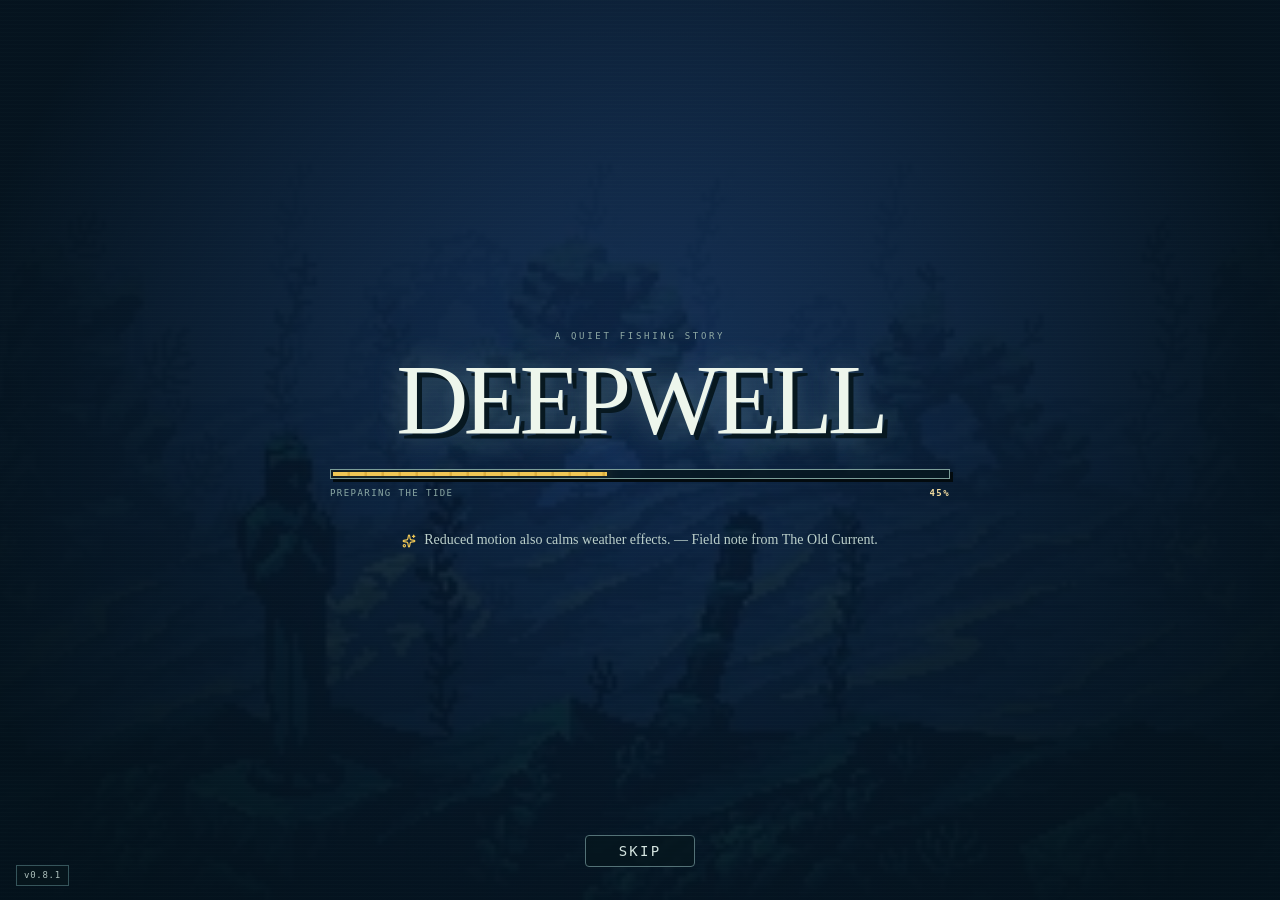
==== commit 0ae6539f: "V0.8.1" ====
--- a/index.html
+++ b/index.html
@@ -4,10 +4,12 @@
     <meta charset="UTF-8" />
     <meta name="viewport" content="width=device-width, initial-scale=1.0, viewport-fit=cover" />
     <meta name="theme-color" content="#061820" />
+    <meta name="version" content="0.8.1" />
     <meta name="description" content="A quiet pixel fishing adventure filled with rare catches, strange weather, and deep secrets." />
     <title>Deepwell — Cast Into the Unknown</title>
-    <script type="module" crossorigin src="./assets/index-DpGC6nkE.js"></script>
-    <link rel="stylesheet" crossorigin href="./assets/index-DFto4szW.css">
+    <script type="module" crossorigin src="./assets/index-DpGC6nkE.js?v=0.8.1"></script>
+    <link rel="stylesheet" crossorigin href="./assets/index-DFto4szW.css?v=0.8.1">
+    <link rel="stylesheet" href="./assets/v0.8.1-fixes.css">
   </head>
   <body>
     <div id="root"></div>
--- a/assets/v0.8.1-fixes.css
+++ b/assets/v0.8.1-fixes.css
@@ -0,0 +1,129 @@
+/* v0.8.1: restore modal and tab layouts after the tabs data-attribute change. */
+.game-modal {
+  display: flex !important;
+  flex-direction: column;
+}
+
+.journal-modal {
+  height: min(850px, calc(100svh - 30px));
+}
+
+.game-modal > .modal-titlebar,
+.game-modal > .npc-header,
+.game-modal > .equipped-hero {
+  flex: none;
+}
+
+[data-slot="tabs"][data-orientation="horizontal"] {
+  flex-direction: column;
+}
+
+[data-slot="tabs-list"][data-orientation="horizontal"] {
+  flex: none;
+}
+
+.game-tabs,
+.map-layout,
+.gear-columns,
+.npc-modal > [data-slot="tabs"],
+.merchant-modal > [data-slot="tabs"] {
+  flex: 1 1 0;
+  min-height: 0;
+  height: auto;
+}
+
+.game-tabs,
+.npc-modal > [data-slot="tabs"],
+.merchant-modal > [data-slot="tabs"] {
+  gap: 0;
+}
+
+.journal-tabs {
+  height: 50px !important;
+}
+
+.game-tabs > [data-slot="tabs-content"],
+.npc-modal > [data-slot="tabs"] > [data-slot="tabs-content"],
+.merchant-modal > [data-slot="tabs"] > [data-slot="tabs-content"] {
+  width: 100%;
+}
+
+.gear-columns {
+  overflow: hidden;
+}
+
+/* Turn the atlas into a branching chart instead of a diagonal stack. */
+.world-map {
+  isolation: isolate;
+  background:
+    radial-gradient(ellipse at 48% 48%, #1f596150 0 12%, transparent 33%),
+    radial-gradient(ellipse at 20% 30%, #26636a35 0 9%, transparent 27%),
+    radial-gradient(ellipse at 78% 68%, #65456f35 0 10%, transparent 29%),
+    repeating-radial-gradient(
+      ellipse at 50% 50%,
+      transparent 0 62px,
+      #89aeb20c 63px 64px,
+      transparent 65px 96px
+    ),
+    #071c25;
+}
+
+.world-map::before {
+  z-index: 0;
+  inset: 7% 6%;
+  border-radius: 42% 58% 49% 51% / 55% 39% 61% 45%;
+  transform: rotate(-2deg);
+}
+
+.world-map::after {
+  content: "";
+  position: absolute;
+  z-index: 1;
+  inset: 0;
+  pointer-events: none;
+  opacity: 0.58;
+  background: center / 100% 100% no-repeat
+    url("data:image/svg+xml,%3Csvg xmlns='http://www.w3.org/2000/svg' viewBox='0 0 100 100' preserveAspectRatio='none'%3E%3Cg fill='none' stroke='%2367969c' stroke-width='.45' stroke-linecap='round' stroke-dasharray='1.2 1.6'%3E%3Cpath d='M50 48 C44 44 40 41 37 38 C31 33 27 30 23 27'/%3E%3Cpath d='M37 38 C28 39 20 40 12 42 M37 38 C34 30 40 24 39 19'/%3E%3Cpath d='M50 48 C40 50 33 51 27 51 C22 54 22 58 24 60'/%3E%3Cpath d='M50 48 C56 44 58 40 63 37 C68 32 72 28 76 25'/%3E%3Cpath d='M63 37 C72 38 80 39 88 40 M63 37 C65 29 64 23 61 18'/%3E%3Cpath d='M63 37 C69 42 72 46 75 51 C81 54 85 57 89 59'/%3E%3Cpath d='M50 48 C54 54 58 58 62 61 C68 64 73 67 77 70 C80 76 81 80 83 84'/%3E%3Cpath d='M62 61 C62 68 62 75 62 80 M50 48 C49 56 48 62 47 68 C45 74 44 80 42 85'/%3E%3Cpath d='M47 68 C39 70 33 73 26 75 C21 79 17 82 12 85 M47 68 C39 65 31 62 24 60'/%3E%3C/g%3E%3C/svg%3E");
+}
+
+.map-current {
+  z-index: 8;
+}
+
+.world-map > .map-node {
+  z-index: 3;
+}
+
+.world-map > .map-node:nth-of-type(1) { left: 50% !important; top: 48% !important; }
+.world-map > .map-node:nth-of-type(2) { left: 37% !important; top: 38% !important; }
+.world-map > .map-node:nth-of-type(3) { left: 23% !important; top: 27% !important; }
+.world-map > .map-node:nth-of-type(4) { left: 12% !important; top: 42% !important; }
+.world-map > .map-node:nth-of-type(5) { left: 27% !important; top: 51% !important; }
+.world-map > .map-node:nth-of-type(6) { left: 39% !important; top: 19% !important; }
+.world-map > .map-node:nth-of-type(7) { left: 63% !important; top: 37% !important; }
+.world-map > .map-node:nth-of-type(8) { left: 76% !important; top: 25% !important; }
+.world-map > .map-node:nth-of-type(9) { left: 88% !important; top: 40% !important; }
+.world-map > .map-node:nth-of-type(10) { left: 75% !important; top: 51% !important; }
+.world-map > .map-node:nth-of-type(11) { left: 61% !important; top: 18% !important; }
+.world-map > .map-node:nth-of-type(12) { left: 62% !important; top: 61% !important; }
+.world-map > .map-node:nth-of-type(13) { left: 77% !important; top: 70% !important; }
+.world-map > .map-node:nth-of-type(14) { left: 89% !important; top: 59% !important; }
+.world-map > .map-node:nth-of-type(15) { left: 83% !important; top: 84% !important; }
+.world-map > .map-node:nth-of-type(16) { left: 62% !important; top: 80% !important; }
+.world-map > .map-node:nth-of-type(17) { left: 47% !important; top: 68% !important; }
+.world-map > .map-node:nth-of-type(18) { left: 42% !important; top: 85% !important; }
+.world-map > .map-node:nth-of-type(19) { left: 26% !important; top: 75% !important; }
+.world-map > .map-node:nth-of-type(20) { left: 12% !important; top: 85% !important; }
+.world-map > .map-node:nth-of-type(21) { left: 24% !important; top: 60% !important; }
+
+@media (width <= 820px) {
+  .journal-tabs {
+    height: 50px !important;
+  }
+}
+
+@media (width <= 560px) {
+  .journal-tabs {
+    height: 46px !important;
+  }
+}
